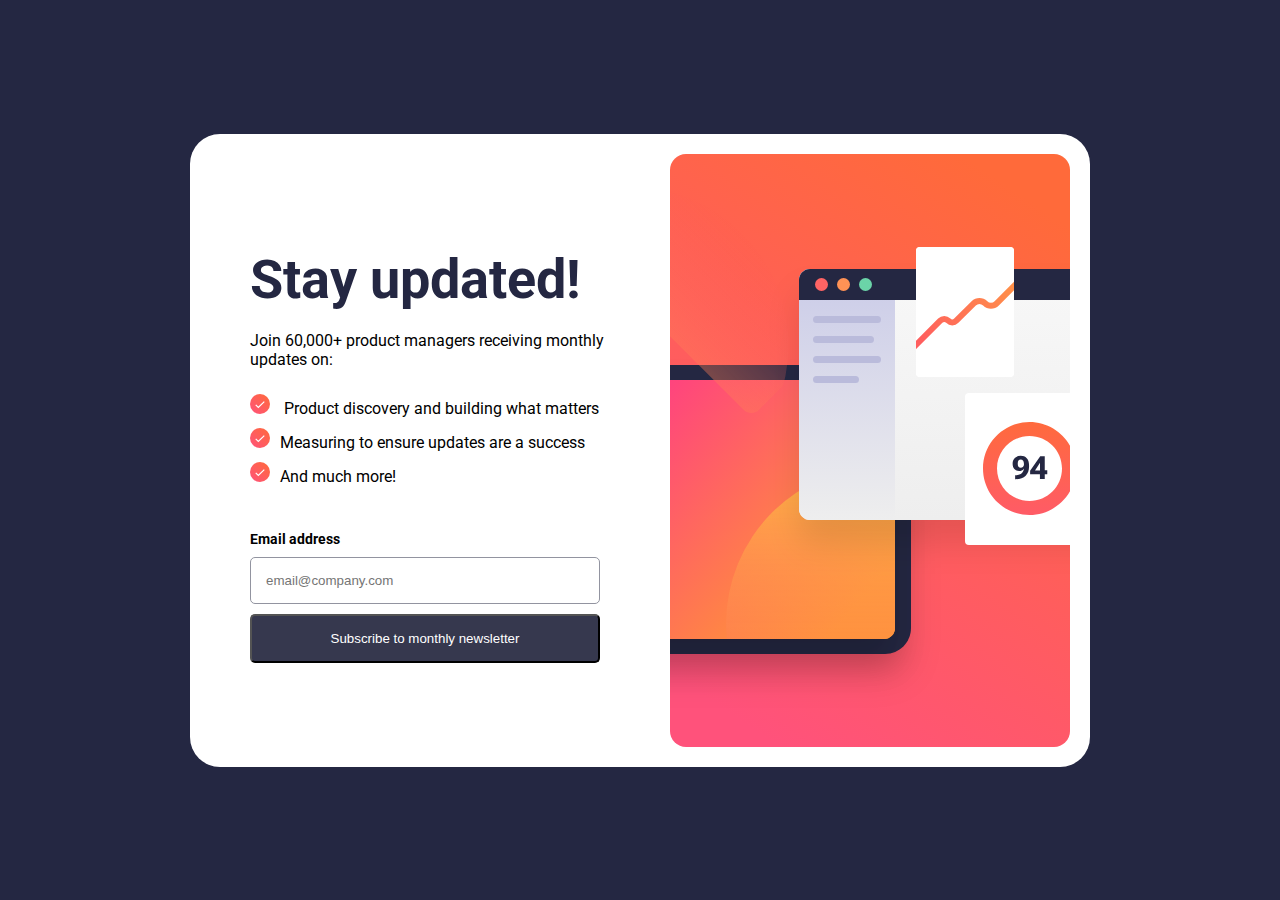
==== index.html @ f20b0fd9 "first commit" ====
<!DOCTYPE html>
<html lang="en">
  <head>
    <meta charset="UTF-8" />
    <meta name="viewport" content="width=device-width, initial-scale=1.0" />
    <link
      rel="icon"
      type="image/png"
      sizes="32x32"
      href="./assets/images/favicon-32x32.png"
    />
    <link rel="stylesheet" href="style.css" />
    <link rel="preconnect" href="https://fonts.googleapis.com" />
    <link rel="preconnect" href="https://fonts.gstatic.com" crossorigin />
    <link
      href="https://fonts.googleapis.com/css2?family=Roboto:wght@400;700&display=swap"
      rel="stylesheet"
    />
    <title>
      Frontend Mentor | Newsletter sign-up form with success message
    </title>
  </head>
  <body>
    <div class="container">
      <div class="signup-card">
        <div class="text-side">
          <h1>Stay updated!</h1>
          <p>Join 60,000+ product managers receiving monthly updates on:</p>
          <ul>
            <li>
              <img
                src="assets/images/icon-success.svg"
                alt="succes photo"
                class="success-img"
              />
              Product discovery and building what matters
            </li>
            <li>
              <img
                src="assets/images/icon-success.svg"
                alt="succes photo"
                class="success-img"
              />Measuring to ensure updates are a success
            </li>
            <li>
              <img
                src="assets/images/icon-success.svg"
                alt="succes photo"
                class="success-img"
              />And much more!
            </li>
          </ul>
          <form action="success.html" class="email-form" id="form">
            <div class="email-label">
              <label for="email">Email address</label>
              <div class="message"></div>
            </div>
            <input
              name="email"
              type="email"
              placeholder="email@company.com"
              class="email-input"
            />
            <input
              type="submit"
              class="sub-button"
              value="Subscribe to monthly newsletter"
            />
          </form>
        </div>
        <img
          src="assets/images/illustration-sign-up-desktop.svg"
          alt="illustration photo"
          class="illustration"
        />
      </div>
    </div>
  </body>
  <script src="app.js"></script>
</html>
---- style.css ----
* {
  padding: 0;
  margin: 0;
  box-sizing: border-box;
}

body {
  background-color: hsl(234, 29%, 20%);
  height: 100vh;
  display: flex;
  justify-content: center;
  align-items: center;
  font-family: "Roboto", sans-serif;
}

.container {
  width: 1440px;
  display: flex;
  justify-content: center;
}

.signup-card {
  background-color: hsl(0, 0%, 100%);
  border-radius: 30px;
  width: 900px;
  height: 100%;
  padding: 20px;
  display: flex;
  justify-content: space-between;
  align-items: center;
  padding-left: 60px;
}

.text-side h1 {
  color: hsl(234, 29%, 20%);
  width: 100%;
  padding-top: 40px;
  font-size: 54px;
}

.text-side {
  width: 400px;
}

.text-side p {
  padding: 20px 0px;
  font-size: 16px;
}

.text-side ul {
  list-style: none;
}

.text-side li {
  padding: 5px 0px;
}

.email-form {
  margin-top: 40px;
  width: 350px;
}

.email-label {
  display: flex;
  justify-content: space-between;
}

label {
  font-size: 14px;
  font-weight: bold;
}

.success-img {
  width: 30px;
  padding-right: 10px;
}

.email-input {
  width: 100%;
  padding: 15px;
  border-radius: 5px;
  border: 1px solid hsl(231, 7%, 60%);
  margin-top: 10px;
}

.message {
  font-size: 14px;
  text-align: end;
  color: hsl(4, 100%, 67%);
}

.error input {
  color: #f34444;
  border-color: #ff3860;
}

.error {
  color: #ff3860;
  font-size: 9px;
  height: 13px;
}

.sub-button {
  margin-top: 10px;
  width: 100%;
  padding: 15px;
  color: #fff;
  background-color: hsl(235, 18%, 26%);
  border-radius: 5px;
  margin-bottom: 30px;
  cursor: pointer;
}

.sub-button:hover {
  background-color: hsl(234, 12%, 32%);
}
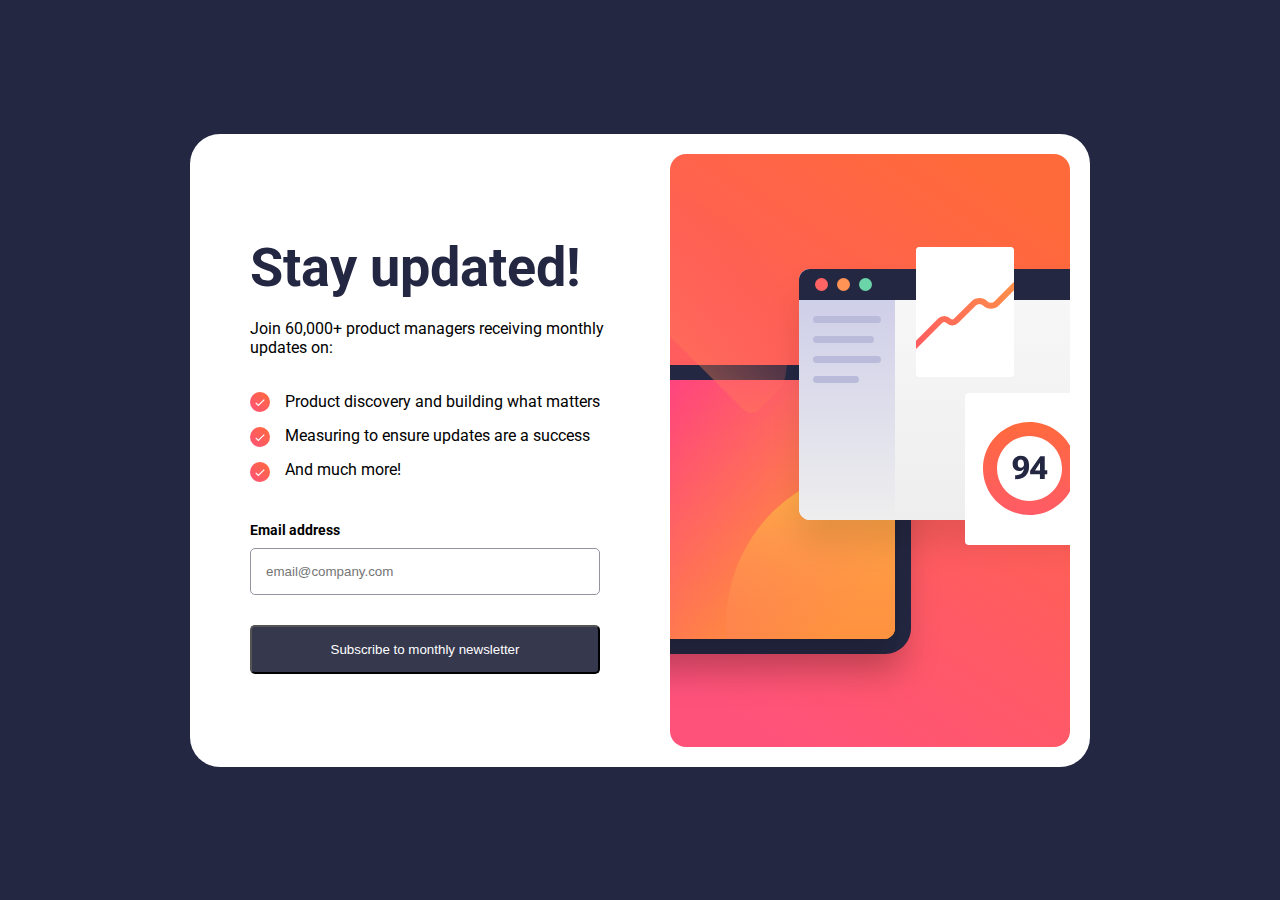
==== commit fed0857e: "folder structure changes" ====
--- a/index.html
+++ b/index.html
@@ -9,7 +9,7 @@
       sizes="32x32"
       href="./assets/images/favicon-32x32.png"
     />
-    <link rel="stylesheet" href="style.css" />
+    <link rel="stylesheet" href="/styles/style.css" />
     <link rel="preconnect" href="https://fonts.googleapis.com" />
     <link rel="preconnect" href="https://fonts.gstatic.com" crossorigin />
     <link
@@ -24,57 +24,75 @@
     <div class="container">
       <div class="signup-card">
         <div class="text-side">
-          <h1>Stay updated!</h1>
-          <p>Join 60,000+ product managers receiving monthly updates on:</p>
-          <ul>
-            <li>
-              <img
-                src="assets/images/icon-success.svg"
-                alt="succes photo"
-                class="success-img"
+          <img
+            src="/assets/images/illustration-sign-up-mobile.svg"
+            alt="illustration"
+            class="illustration mobile"
+          />
+          <div class="text-content">
+            <h1>Stay updated!</h1>
+            <p>Join 60,000+ product managers receiving monthly updates on:</p>
+            <div class="text-side-content">
+              <div class="success-imgs">
+                <img
+                  src="/assets/images/icon-success.svg"
+                  alt="succes photo"
+                  class="success-img"
+                />
+                <img
+                  src="/assets/images/icon-success.svg"
+                  alt="succes photo"
+                  class="success-img"
+                />
+                <img
+                  src="/assets/images/icon-success.svg"
+                  alt="succes photo"
+                  class="success-img"
+                />
+              </div>
+              <ul>
+                <li class="desktop">
+                  Product discovery and building what matters
+                </li>
+                <li class="desktop">
+                  Measuring to ensure updates are a success
+                </li>
+                <li class="desktop">And much more!</li>
+                <li class="mobile">
+                  Product discovery and building what matters
+                </li>
+                <li class="mobile">
+                  Measuring to ensure updates are a success
+                </li>
+                <li class="mobile">And much more!</li>
+              </ul>
+            </div>
+            <form action="/templates/success.html" class="email-form" id="form">
+              <div class="email-label">
+                <label for="email">Email address</label>
+                <div class="message"></div>
+              </div>
+              <input
+                name="email"
+                type="email"
+                placeholder="email@company.com"
+                class="email-input"
               />
-              Product discovery and building what matters
-            </li>
-            <li>
-              <img
-                src="assets/images/icon-success.svg"
-                alt="succes photo"
-                class="success-img"
-              />Measuring to ensure updates are a success
-            </li>
-            <li>
-              <img
-                src="assets/images/icon-success.svg"
-                alt="succes photo"
-                class="success-img"
-              />And much more!
-            </li>
-          </ul>
-          <form action="success.html" class="email-form" id="form">
-            <div class="email-label">
-              <label for="email">Email address</label>
-              <div class="message"></div>
-            </div>
-            <input
-              name="email"
-              type="email"
-              placeholder="email@company.com"
-              class="email-input"
-            />
-            <input
-              type="submit"
-              class="sub-button"
-              value="Subscribe to monthly newsletter"
-            />
-          </form>
+              <input
+                type="submit"
+                class="sub-button"
+                value="Subscribe to monthly newsletter"
+              />
+            </form>
+          </div>
         </div>
         <img
-          src="assets/images/illustration-sign-up-desktop.svg"
+          src="/assets/images/illustration-sign-up-desktop.svg"
           alt="illustration photo"
-          class="illustration"
+          class="illustration desktop"
         />
       </div>
     </div>
   </body>
-  <script src="app.js"></script>
+  <script src="/js/app.js"></script>
 </html>
--- a/styles/style.css
+++ b/styles/style.css
@@ -0,0 +1,203 @@
+* {
+  padding: 0;
+  margin: 0;
+  box-sizing: border-box;
+}
+
+body {
+  background-color: hsl(234, 29%, 20%);
+  height: 100vh;
+  display: flex;
+  justify-content: center;
+  align-items: center;
+  font-family: "Roboto", sans-serif;
+}
+
+.desktop {
+  display: block;
+}
+
+.mobile {
+  display: none;
+}
+
+.text-side-content {
+  display: flex;
+}
+
+.container {
+  width: 1440px;
+  display: flex;
+  justify-content: center;
+}
+
+.signup-card {
+  background-color: hsl(0, 0%, 100%);
+  border-radius: 30px;
+  width: 900px;
+  height: 100%;
+  padding: 20px;
+  display: flex;
+  justify-content: space-between;
+  align-items: center;
+  padding-left: 60px;
+}
+
+.text-side h1 {
+  color: hsl(234, 29%, 20%);
+  width: 100%;
+  padding-top: 40px;
+  font-size: 54px;
+}
+
+.text-side {
+  width: 400px;
+}
+
+.text-side p {
+  padding: 20px 0px;
+  font-size: 16px;
+}
+
+.text-side ul {
+  list-style: none;
+}
+
+.text-side li {
+  margin: 15px 0 0 15px;
+}
+
+.email-form {
+  margin-top: 40px;
+  width: 350px;
+}
+
+.email-label {
+  display: flex;
+  justify-content: space-between;
+}
+
+label {
+  font-size: 14px;
+  font-weight: bold;
+}
+
+.success-img {
+  width: 20px;
+  margin-top: 15px;
+}
+.success-imgs {
+  display: flex;
+  flex-direction: column;
+}
+
+.email-input {
+  width: 100%;
+  padding: 15px;
+  border-radius: 5px;
+  border: 1px solid hsl(231, 7%, 60%);
+  margin-top: 10px;
+  margin-bottom: 20px;
+}
+
+.message {
+  font-size: 14px;
+  text-align: end;
+  color: hsl(4, 100%, 67%);
+}
+
+.error input {
+  color: #f34444;
+  border-color: #ff3860;
+}
+
+.error {
+  color: #ff3860;
+  font-size: 9px;
+  height: 13px;
+}
+
+.sub-button {
+  margin-top: 10px;
+  width: 100%;
+  padding: 15px;
+  color: #fff;
+  background-color: hsl(235, 18%, 26%);
+  border-radius: 5px;
+  margin-bottom: 30px;
+  cursor: pointer;
+}
+
+.sub-button:hover {
+  background-color: hsl(234, 12%, 32%);
+}
+
+@media only screen and (max-width: 376px) {
+  .desktop {
+    display: none;
+  }
+
+  .mobile {
+    display: block;
+  }
+
+  body {
+    width: 90%;
+    margin: 0 auto;
+  }
+
+  .container {
+    max-width: 90%;
+  }
+
+  .signup-card {
+    border-radius: 0;
+    padding: 0;
+  }
+
+  .text-side {
+    width: 90%;
+  }
+
+  .text-content {
+    margin-left: 20px;
+  }
+
+  .text-side h1 {
+    padding-bottom: 5px;
+    font-size: 40px;
+  }
+
+  .success-img {
+    margin-top: 4px;
+    margin-bottom: 20px;
+  }
+
+  .text-side ul {
+    display: flex;
+    flex-direction: column;
+    gap: 10px;
+  }
+
+  .text-side li {
+    margin-top: 0px;
+  }
+
+  .email-form {
+    width: 100%;
+    margin-top: 25px;
+  }
+
+  .email-input {
+    width: 100%;
+    margin-bottom: 10px;
+  }
+
+  .sub-button {
+    width: 100%;
+  }
+
+  .illustration {
+    width: 100vw;
+  }
+}
